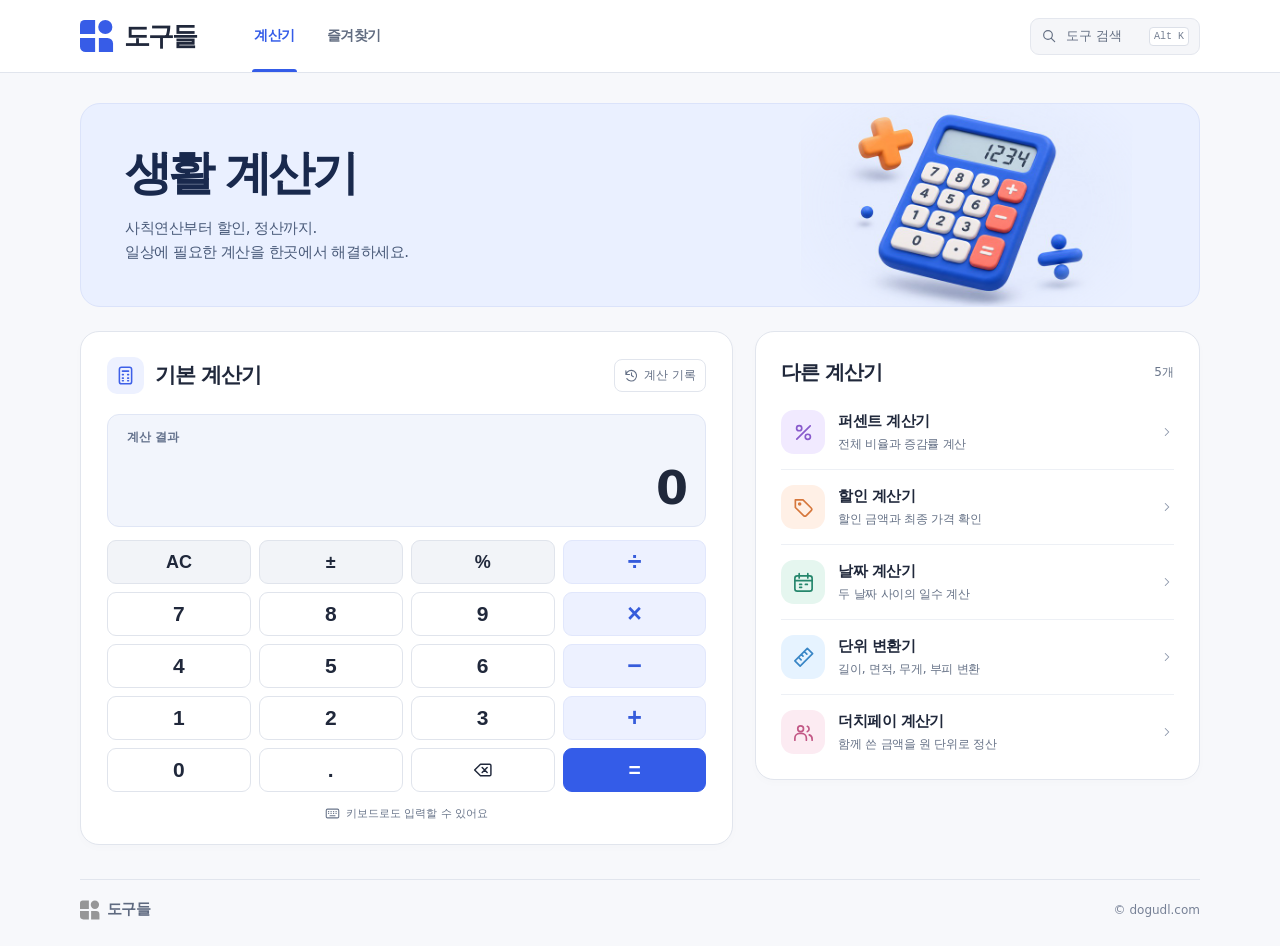
==== public/index.html @ 6107aca4 "생활 계산기 6종을 제공하는 정적 프로토타입 추가" ====
<!doctype html>
<html lang="ko">
<head>
  <meta charset="utf-8">
  <meta name="viewport" content="width=device-width,initial-scale=1">
  <meta name="theme-color" content="#f7f8fb">
  <meta name="description" content="도구들에서 기본 계산, 퍼센트, 할인 금액, 날짜 차이, 단위 변환, 더치페이를 무료로 계산하세요.">
  <title>생활 계산기 · 도구들</title>
  <link rel="icon" href="./assets/brand.svg" type="image/svg+xml">
  <link rel="stylesheet" href="./styles.css">
  <script type="module" src="./app.js"></script>
</head>
<body>
  <a class="skip" href="#workspace">계산기로 바로가기</a>
  <header class="masthead">
    <div class="container header-inner">
      <a class="brand" href="#basic" aria-label="도구들 홈"><img src="./assets/brand.svg" alt="" width="34" height="34"><span>도구들</span></a>
      <nav aria-label="주 메뉴">
        <a class="nav-item active" href="#basic" id="nav-tools">계산기</a>
        <button class="nav-item" id="nav-favorites">즐겨찾기</button>
      </nav>
      <button class="search-trigger" id="search-trigger" aria-label="도구 검색 (Alt+K)"><svg class="icon" aria-hidden="true"><use href="./assets/icons.svg#search"/></svg><span>도구 검색</span><kbd>Alt K</kbd></button>
    </div>
  </header>
  <main class="container">
    <section class="hero" aria-labelledby="hero-title">
      <div class="hero-art" aria-hidden="true"><img src="./assets/calculator-hero.jpg" alt="" width="720" height="480" fetchpriority="high"></div>
      <div class="hero-copy">
        <h1 id="hero-title">생활 계산기</h1>
        <p>사칙연산부터 할인, 정산까지.<br>일상에 필요한 계산을 한곳에서 해결하세요.</p>
      </div>
    </section>
    <div class="workspace" id="workspace">
      <section class="panel work-panel" aria-labelledby="tool-title">
        <div class="panel-heading">
          <div class="heading-group"><span id="active-icon" class="tool-icon blue"><svg class="icon" aria-hidden="true"><use href="./assets/icons.svg#calculator"/></svg></span><h2 id="tool-title" tabindex="-1">기본 계산기</h2></div>
          <button class="quiet-button" id="history-trigger"><svg class="icon" aria-hidden="true"><use href="./assets/icons.svg#history"/></svg><span>계산 기록</span></button>
        </div>
        <div id="basic-view">
          <div class="display">
            <span class="display-label">계산 결과</span>
            <div class="readout"><div id="expression"></div><output id="value" aria-live="polite" aria-label="현재 값">0</output></div>
          </div>
          <div class="keypad" id="keypad" aria-label="계산기 키패드">
            <button class="key utility" data-key="clear" aria-label="전체 지우기">AC</button>
            <button class="key utility" data-key="sign" aria-label="부호 변경">±</button>
            <button class="key utility" data-key="%" aria-label="백분율">%</button>
            <button class="key operator" data-key="/" aria-label="나누기">÷</button>
            <button class="key" data-key="7">7</button><button class="key" data-key="8">8</button><button class="key" data-key="9">9</button><button class="key operator" data-key="*" aria-label="곱하기">×</button>
            <button class="key" data-key="4">4</button><button class="key" data-key="5">5</button><button class="key" data-key="6">6</button><button class="key operator" data-key="-" aria-label="빼기">−</button>
            <button class="key" data-key="1">1</button><button class="key" data-key="2">2</button><button class="key" data-key="3">3</button><button class="key operator" data-key="+" aria-label="더하기">+</button>
            <button class="key" data-key="0">0</button><button class="key" data-key=".">.</button>
            <button class="key" data-key="back" aria-label="한 자리 지우기"><svg class="icon" aria-hidden="true"><use href="./assets/icons.svg#back"/></svg></button>
            <button class="key equal" data-key="=" aria-label="계산하기">=</button>
          </div>
          <div class="keyboard-note"><svg class="icon" aria-hidden="true"><use href="./assets/icons.svg#keyboard"/></svg>키보드로도 입력할 수 있어요</div>
        </div>
        <form id="special-view" hidden></form>
      </section>
      <aside class="panel list-panel" aria-labelledby="other-tools">
        <div class="list-heading"><h2 id="other-tools">다른 계산기</h2><span id="other-count">5개</span></div>
        <div id="tool-list"></div>
      </aside>
    </div>
    <noscript>계산기를 사용하려면 브라우저의 자바스크립트를 켜 주세요.</noscript>
  </main>
  <footer class="site-footer"><div class="container footer-inner"><span class="footer-brand"><img src="./assets/brand.svg" alt="" width="20" height="20">도구들</span><span>© dogudl.com</span></div></footer>
  <dialog id="tool-dialog" aria-labelledby="dialog-title">
    <div class="dialog-header"><h2 id="dialog-title"></h2><button id="dialog-close" class="icon-button" aria-label="닫기"><svg class="icon" aria-hidden="true"><use href="./assets/icons.svg#close"/></svg></button></div>
    <div id="dialog-content"></div>
  </dialog>
</body>
</html>
---- public/styles.css ----
:root {
  color-scheme: light;
  font-family: Inter, "Apple SD Gothic Neo", "Malgun Gothic", "맑은 고딕", system-ui, sans-serif;
  color: #20283b;
  background: #f7f8fb;
  --blue: #345ce8;
  --muted: #626e82;
  --border: #e1e5ed;
}
* { box-sizing: border-box; }
body { margin: 0; }
button, input, select { font: inherit; }
button, a { -webkit-tap-highlight-color: transparent; }
button { cursor: pointer; color: inherit; }
a { color: inherit; text-decoration: none; }
button { background: none; border: none; }
button:focus-visible, a:focus-visible, input:focus-visible, select:focus-visible { outline: 3px solid #6989ff; outline-offset: 3px; }
[hidden] { display: none !important; }
h1, h2, p { margin: 0; }
.skip { position: fixed; top: -100px; left: 16px; padding: 12px 16px; background: white; z-index: 5; }
.skip:focus { top: 6px; }
.icon { width: 20px; height: 20px; fill: none; stroke: currentColor; stroke-width: 1.75; stroke-linecap: round; stroke-linejoin: round; flex-shrink: 0; }
.container { width: min(1120px, calc(100% - 88px)); margin-inline: auto; }
.masthead { background: white; border-bottom: 1px solid var(--border); }
.header-inner { display: flex; align-items: center; height: 72px; gap: 56px; }
.brand, .footer-brand, .heading-group, .search-trigger, .quiet-button, .keyboard-note, .icon-button { display: inline-flex; align-items: center; }
.brand { gap: 10px; white-space: nowrap; font-size: 26px; font-weight: 800; letter-spacing: -2px; }
.header-inner nav { display: flex; align-self: stretch; gap: 28px; }
.nav-item { position: relative; display: grid; place-items: center; padding: 0 2px; font-size: 14px; font-weight: 650; letter-spacing: -.45px; color: #616c80; }
.nav-item.active { color: var(--blue); }
.nav-item.active::after { content: ''; height: 3px; position: absolute; inset: auto 0 0; background: var(--blue); border-radius: 3px 3px 0 0; }
.search-trigger { margin-left: auto; background: #f5f6f9; border: 1px solid #e4e7ee; border-radius: 9px; padding: 8px 10px; color: #636e82; gap: 9px; font-size: 13px; }
.search-trigger .icon { width: 16px; height: 16px; }
kbd { display: inline-grid; place-items: center; margin-left: 18px; height: 19px; padding-inline: 4px; font: 10px monospace; color: #737e91; background: #fff; border: 1px solid #dce0e8; border-radius: 4px; }
.hero { isolation: isolate; position: relative; overflow: hidden; margin: 30px 0 24px; border: 1px solid #dbe3fa; border-radius: 20px; background: #eaf0ff; min-height: 204px; display: flex; align-items: center; }
.hero-art { position: absolute; z-index: -1; inset: 0 0 0 auto; width: 49%; pointer-events: none; }
.hero-art img { position: absolute; inset: -5% 12% auto auto; width: auto; max-width: 95%; height: 110%; object-fit: contain; mask-image: radial-gradient(ellipse 69% 74% at center, black 54%, transparent 88%); }
.hero-copy { padding: 32px 44px; }
.hero h1 { font-size: clamp(32px,3.7vw,49px); font-weight: 800; letter-spacing: -.075em; line-height: 1.18; color: #19294d; }
.hero p { margin-top: 15px; font-size: 15px; line-height: 1.65; color: #495a79; letter-spacing: -.03em; word-break: keep-all; }
.workspace { display: grid; grid-template-columns: minmax(0,1.47fr) minmax(0,1fr); gap: 22px; align-items: start; scroll-margin-top: 16px; }
.panel { border: 1px solid var(--border); border-radius: 19px; background: white; box-shadow: 0 3px 10px #27365304; }
.work-panel { padding: 25px 26px 19px; }
.panel-heading, .list-heading, .dialog-header, .footer-inner { display: flex; justify-content: space-between; align-items: center; }
.panel-heading { gap: 8px; margin-bottom: 20px; }
.heading-group { gap: 11px; min-width: 0; }
h2 { font-size: 21px; line-height: 1.4; letter-spacing: -.055em; }
.tool-icon { display: grid; place-items: center; width: 44px; height: 44px; border-radius: 13px; flex-shrink: 0; }
.tool-icon .icon { width: 23px; height: 23px; }
.heading-group .tool-icon { width: 37px; height: 37px; border-radius: 10px; }
.heading-group .tool-icon .icon { width: 21px; height: 21px; }
.blue { background: #edf1ff; color: #3e60e8; }
.purple { background: #f1eaff; color: #885acc; }
.coral { background: #fff0e6; color: #d6773c; }
.green { background: #e5f6ef; color: #25866c; }
.cyan { background: #e6f3ff; color: #3986c6; }
.pink { background: #fcebf2; color: #c25785; }
.quiet-button { border: 1px solid var(--border); border-radius: 8px; padding: 7px 9px; gap: 5px; color: #647086; font-size: 12px; font-weight: 550; white-space: nowrap; }
.quiet-button .icon { width: 15px; height: 15px; }
.display { border: 1px solid #e0e6f5; background: #f2f5fc; border-radius: 12px; padding: 14px 19px 12px; margin-bottom: 13px; }
.display-label { display: block; color: #63718c; font-size: 12px; font-weight: 600; }
.readout { text-align: right; }
#expression { height: 17px; font-size: 12px; color: #64718a; font-variant-numeric: tabular-nums; overflow: hidden; white-space: nowrap; }
#value { display: block; font-size: clamp(28px, 3.6vw, 46px); line-height: 1.1; letter-spacing: -1.5px; font-weight: 550; overflow-wrap: anywhere; font-variant-numeric: tabular-nums; }
#value.long { font-size: clamp(22px, 2.7vw, 32px); }
.keypad { display: grid; grid-template-columns: repeat(4,minmax(0,1fr)); gap: 8px; }
.key { display: grid; place-items: center; border: 1px solid #e0e4ec; background: #fff; min-height: 44px; border-radius: 9px; font: 550 21px/1 Inter, "Segoe UI", sans-serif; transition: background .12s, transform .12s; }
.key.utility { background: #f2f4f8; font-size: 18px; }
.key.operator { background: #edf1ff; color: #365cdb; border-color: #e1e7fc; font-size: 25px; }
.key.equal, .primary { color: white; background: var(--blue); border-color: var(--blue); }
.key:hover, .quiet-button:hover, .icon-button:hover, .search-trigger:hover { background: #e9edf6; }
.key.operator:hover { background: #dfe7ff; }
.key.equal:hover, .primary:hover { background: #244bd1; }
.key:active { transform: translateY(1px); }
.keyboard-note { width: 100%; justify-content: center; gap: 6px; margin-top: 14px; font-size: 11px; color: #69758a; }
.keyboard-note .icon { width: 15px; height: 15px; }
.list-panel { padding: 26px 25px 10px; }
.list-heading { margin-bottom: 9px; }
.list-heading h2 { font-size: 20px; }
.list-heading span { font-size: 12px; color: #6a768b; }
.tool-row { display: flex; align-items: center; gap: 13px; width: 100%; padding: 15px 0; background: none; text-align: left; border-bottom: 1px solid #edf0f5; }
.tool-row:last-child { border: 0; }
.tool-row:hover .tool-name { color: var(--blue); }
.tool-info { flex: 1; min-width: 0; }
.tool-name { display: block; font-size: 15px; font-weight: 700; letter-spacing: -.04em; }
.tool-detail { display: block; font-size: 12px; color: #657186; margin-top: 4px; line-height: 1.5; letter-spacing: -.025em; word-break: keep-all; }
.row-arrow { width: 14px; height: 14px; color: #8c97ab; }
.site-footer { margin-top: 34px; }
.footer-inner { border-top: 1px solid var(--border); padding: 20px 0 26px; color: #778196; font-size: 12px; }
.footer-brand { gap: 7px; font-weight: 700; color: #5f6a80; font-size: 15px; letter-spacing: -.05em; }
.footer-brand img { filter: grayscale(1); opacity: .63; }
.form-fields { display: grid; gap: 16px; }
.field { display: grid; gap: 7px; font-size: 13px; color: #49576d; font-weight: 650; }
.field input, .field select, .dialog-search { width: 100%; min-width: 0; height: 45px; padding: 0 12px; border: 1px solid #cfd6e3; background: white; border-radius: 8px; font-size: 16px; color: #20283b; }
.pair { display: grid; grid-template-columns: 1fr 1fr; gap: 12px; }
.check { display: flex; align-items: center; gap: 7px; font-size: 13px; color: var(--muted); }
.check input { accent-color: var(--blue); width: 16px; height: 16px; }
.primary { width: 100%; border: none; border-radius: 9px; padding: 13px; font-weight: 700; }
.form-result { margin-top: 18px; padding: 17px 20px; border-radius: 11px; background: #f0f4ff; color: #293f79; }
.form-result b { display: block; font-size: 26px; margin: 5px 0; overflow-wrap: anywhere; }
.form-result small, .form-result p { font-size: 13px; line-height: 1.6; }
.form-error { color: #a43b30; font-size: 14px; }
dialog { width: min(450px,calc(100vw - 28px)); max-height: min(600px,85vh); padding: 24px; border: 1px solid var(--border); border-radius: 18px; color: inherit; box-shadow: 0 20px 70px #15244333; }
dialog::backdrop { background: #16223855; }
.dialog-header { margin-bottom: 17px; }
.icon-button { flex-shrink: 0; justify-content: center; width: 34px; height: 34px; border-radius: 8px; color: #657186; }
.icon-button.saved .icon { fill: #ffd980; color: #91650d; }
.dialog-search { margin-bottom: 9px; }
.dialog-row { display: flex; align-items: center; gap: 6px; border-bottom: 1px solid var(--border); }
.dialog-row:last-child { border-bottom: 0; }
.dialog-row .tool-row { border: 0; padding-block: 11px; }
.empty, .saved-note { color: var(--muted); font-size: 14px; line-height: 1.7; }
.discover { margin-top: 16px; }
.saved-note { margin: 2px 0 10px; font-size: 13px; }
.history-list { list-style: none; padding: 0; margin: 0 0 12px; }
.history-list li { padding: 11px 0; display: grid; gap: 4px; border-bottom: 1px solid var(--border); overflow-wrap: anywhere; }
.history-list small { color: var(--muted); }
@media (min-width:1400px) { .hero { margin-top: 36px; min-height: 220px; } .key { min-height: 48px; } }
@media (max-width:850px) { .container { width: calc(100% - 44px); } .workspace { grid-template-columns: minmax(0,1.35fr) minmax(0,1fr); gap: 14px; } .work-panel,.list-panel { padding-inline: 18px; } .tool-row { gap: 9px; } .hero-copy { padding-inline: 32px; } }
@media (max-width:680px) {
  .container { width: calc(100% - 32px); }
  .header-inner { height: 61px; gap: 22px; }
  .brand { gap: 6px; font-size: 22px; }.brand img { width: 28px; height: 28px; }
  .header-inner nav { gap: 14px; }.nav-item { font-size: 13px; }
  .search-trigger { padding: 8px; }.search-trigger span,.search-trigger kbd { display: none; }
  .hero { min-height: 150px; margin: 17px 0 15px; border-radius: 15px; }
  .hero-copy { padding: 23px 18px; }.hero h1 { font-size: 32px; }.hero p { margin-top: 9px; font-size: 12px; max-width: 215px; }
  .hero-art { width: 42%; }.workspace { grid-template-columns: 1fr; gap: 15px; }
  .work-panel { padding: 18px 16px 15px; }.panel { border-radius: 15px; }
  .panel-heading { margin-bottom: 14px; }h2 { font-size: 19px; }
  .list-panel { padding: 20px 18px 6px; }.key { min-height: 45px; }.display { padding: 12px 15px; }#value { font-size: 35px; }
  .site-footer { margin-top: 22px; }
}
@media (max-width:380px) {
  .container { width: calc(100% - 24px); }.header-inner { gap: 15px; }
  .hero-art { width: 37%; }.hero-copy { padding-inline: 14px; }.hero p { max-width: 175px; }
  .quiet-button { padding: 6px; }.heading-group { gap: 7px; }
}
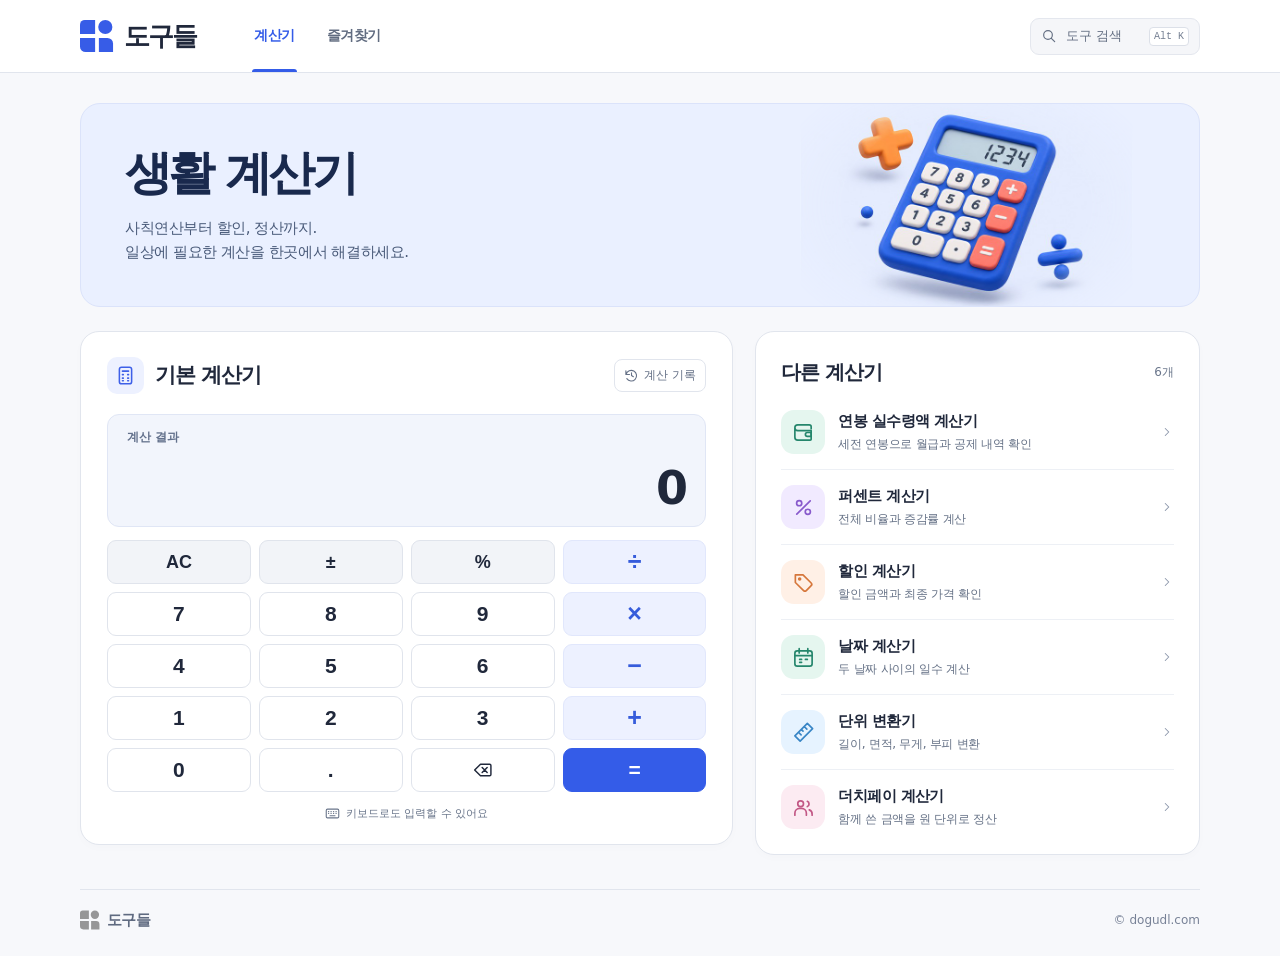
==== commit 4e91b827: "Add Korean take-home salary calculator for late 2026" ====
--- a/public/index.html
+++ b/public/index.html
@@ -4,7 +4,7 @@
   <meta charset="utf-8">
   <meta name="viewport" content="width=device-width,initial-scale=1">
   <meta name="theme-color" content="#f7f8fb">
-  <meta name="description" content="도구들에서 기본 계산, 퍼센트, 할인 금액, 날짜 차이, 단위 변환, 더치페이를 무료로 계산하세요.">
+  <meta name="description" content="도구들에서 연봉 실수령액, 퍼센트, 할인 금액, 날짜 차이, 단위 변환, 더치페이를 무료로 계산하세요.">
   <title>생활 계산기 · 도구들</title>
   <link rel="icon" href="./assets/brand.svg" type="image/svg+xml">
   <link rel="stylesheet" href="./styles.css">
@@ -56,9 +56,21 @@
           <div class="keyboard-note"><svg class="icon" aria-hidden="true"><use href="./assets/icons.svg#keyboard"/></svg>키보드로도 입력할 수 있어요</div>
         </div>
         <form id="special-view" hidden></form>
+        <template id="salary-basis">
+          <details class="salary-basis">
+            <summary>계산 기준과 출처</summary>
+            <p>퇴직금을 제외한 연봉을 12개월로 균등 분할하고, 월급에서 비과세액을 뺀 금액을 보험료 산정 보수로 사용합니다. 회사가 신고한 보수, 상여금 지급 시기, 보험료 정산이나 감면에 따라 급여명세서와 차이가 날 수 있습니다.</p>
+            <ul>
+              <li>근로소득세는 2026년 3월 시행 간이세액표의 100% 원천징수 기준입니다. 가족 수에는 본인과 기본공제 대상 가족을 포함합니다. 지방소득세는 근로소득세의 10%입니다. <a href="https://teht.hometax.go.kr/doc/sf/a/a/근로소득%20간이세액표_2026.03.01.xlsx">홈택스 간이세액표 (엑셀)</a></li>
+              <li>국민연금 근로자 부담률은 4.75%이며, 7월부터 기준소득월액은 41만~659만원입니다. <a href="https://www.nps.or.kr/pnsinfo/ntpsklg/getOHAF0038M0.do">국민연금공단 보험료 안내</a></li>
+              <li>건강보험은 보수의 3.595%, 장기요양보험은 건강보험료의 13.14%를 적용합니다. <a href="https://edi.nhis.or.kr/portal/images/popup/20251204_pop01longdesc.html">국민건강보험공단 보험료율</a></li>
+              <li>고용보험 근로자 부담률은 0.9%입니다. 산재보험료는 사업주가 부담합니다. <a href="https://www.moel.go.kr/info/astmgmt/employ/employList.do">고용노동부 고용보험 안내</a></li>
+            </ul>
+          </details>
+        </template>
       </section>
       <aside class="panel list-panel" aria-labelledby="other-tools">
-        <div class="list-heading"><h2 id="other-tools">다른 계산기</h2><span id="other-count">5개</span></div>
+        <div class="list-heading"><h2 id="other-tools">다른 계산기</h2><span id="other-count"></span></div>
         <div id="tool-list"></div>
       </aside>
     </div>
--- a/public/styles.css
+++ b/public/styles.css
@@ -100,6 +100,19 @@
 .form-result b { display: block; font-size: 26px; margin: 5px 0; overflow-wrap: anywhere; }
 .form-result small, .form-result p { font-size: 13px; line-height: 1.6; }
 .form-error { color: #a43b30; font-size: 14px; }
+.salary-intro, .field-hint, .salary-basis { color: var(--muted); font-size: 13px; line-height: 1.65; word-break: keep-all; }
+.field-hint { margin-top: -10px; font-size: 12px; }
+.salary-family { grid-template-columns: repeat(2, minmax(0, 1fr)); }
+.salary-family .field { grid-template-rows: 1fr auto; }
+.deductions { display: grid; grid-template-columns: 1fr auto; gap: 7px 12px; margin: 15px 0 0; padding-top: 13px; border-top: 1px solid #d4ddf3; font-size: 14px; }
+.deductions dd { margin: 0; text-align: right; font-variant-numeric: tabular-nums; }
+.deductions :nth-last-child(-n+2) { padding-top: 9px; border-top: 1px solid #d4ddf3; font-weight: 700; }
+.salary-basis { margin-top: 16px; }
+.salary-basis summary { width: fit-content; color: #465574; font-weight: 650; cursor: pointer; }
+.salary-basis p, .salary-basis ul { margin: 10px 0 0; }
+.salary-basis ul { padding-inline-start: 18px; }
+.salary-basis li + li { margin-top: 6px; }
+.salary-basis a { color: #284ab9; text-decoration: underline; text-underline-offset: 2px; }
 dialog { width: min(450px,calc(100vw - 28px)); max-height: min(600px,85vh); padding: 24px; border: 1px solid var(--border); border-radius: 18px; color: inherit; box-shadow: 0 20px 70px #15244333; }
 dialog::backdrop { background: #16223855; }
 .dialog-header { margin-bottom: 17px; }
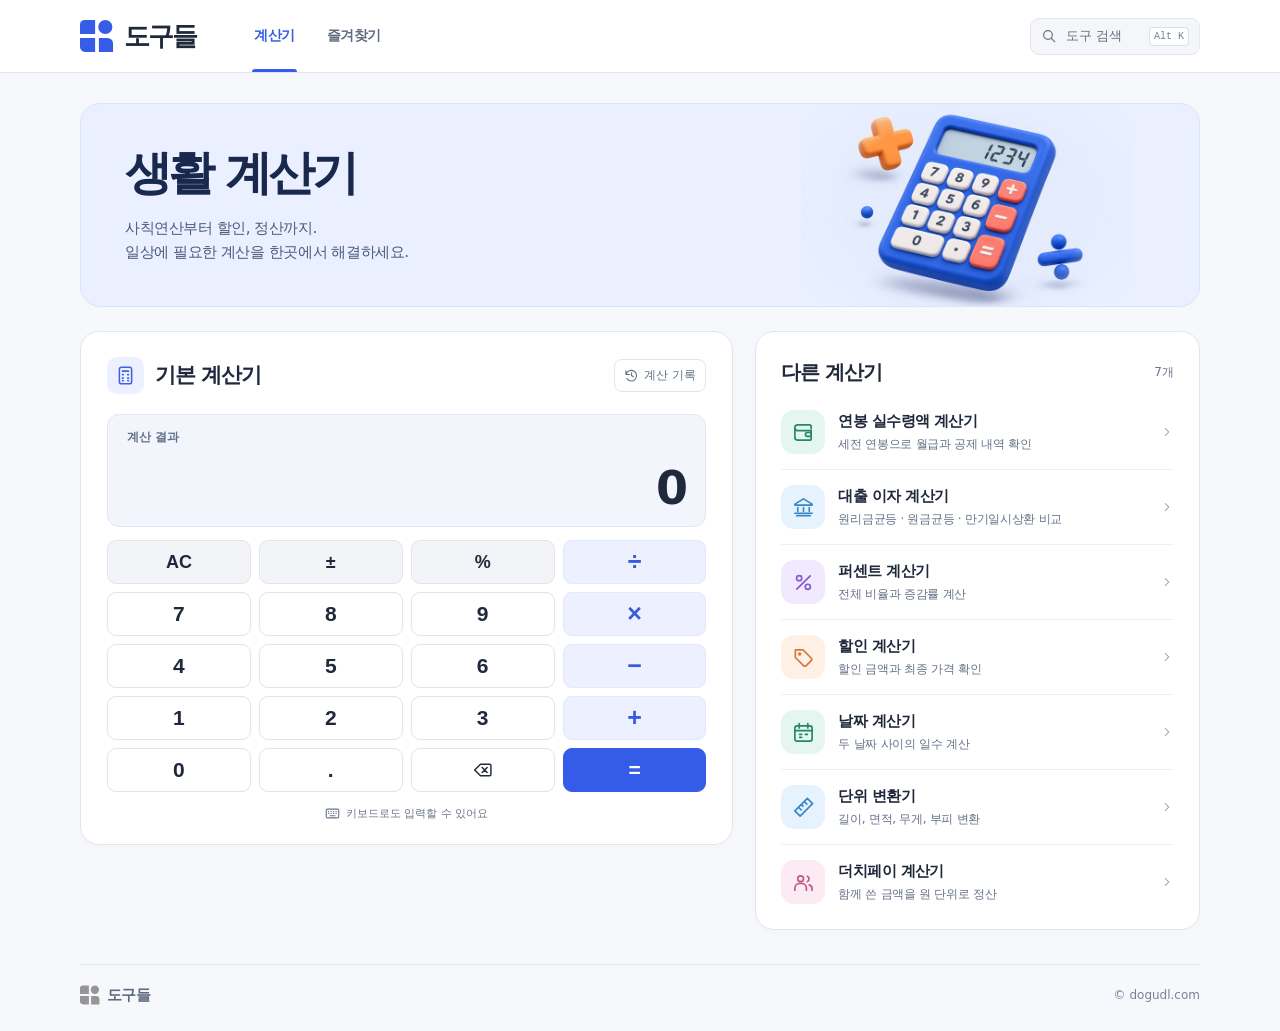
==== commit 2b5572cb: "Compare loan repayment methods and monthly schedules" ====
--- a/public/index.html
+++ b/public/index.html
@@ -4,11 +4,11 @@
   <meta charset="utf-8">
   <meta name="viewport" content="width=device-width,initial-scale=1">
   <meta name="theme-color" content="#f7f8fb">
-  <meta name="description" content="도구들에서 연봉 실수령액, 퍼센트, 할인 금액, 날짜 차이, 단위 변환, 더치페이를 무료로 계산하세요.">
+  <meta name="description" content="도구들에서 대출 이자와 상환 방식, 연봉 실수령액, 퍼센트, 할인 금액, 날짜 차이, 단위 변환, 더치페이를 무료로 계산하세요.">
   <title>생활 계산기 · 도구들</title>
   <link rel="icon" href="./assets/brand.svg" type="image/svg+xml">
-  <link rel="stylesheet" href="./styles.css">
-  <script type="module" src="./app.js"></script>
+  <link rel="stylesheet" href="./styles.css?v=2026-11-loan">
+  <script type="module" src="./app.js?v=2026-11-loan"></script>
 </head>
 <body>
   <a class="skip" href="#workspace">계산기로 바로가기</a>
--- a/public/styles.css
+++ b/public/styles.css
@@ -100,6 +100,35 @@
 .form-result b { display: block; font-size: 26px; margin: 5px 0; overflow-wrap: anywhere; }
 .form-result small, .form-result p { font-size: 13px; line-height: 1.6; }
 .form-error { color: #a43b30; font-size: 14px; }
+.loan-note { color: var(--muted); font-size: 13px; line-height: 1.6; word-break: keep-all; }
+.loan-result { color: inherit; background: transparent; padding: 0; margin-top: 24px; }
+.loan-result table { width: 100%; border-collapse: collapse; font-size: 13px; font-variant-numeric: tabular-nums; }
+.loan-result th, .loan-result td { padding: 10px 7px; text-align: right; border-bottom: 1px solid var(--border); }
+.loan-result th:first-child { text-align: left; }
+.loan-result th { font-weight: 650; }
+.loan-result thead th { background: #f2f5fa; font-size: 12px; color: #49576d; }
+.loan-comparison caption, .loan-result h3 { font-size: 16px; font-weight: 700; text-align: left; letter-spacing: -.04em; }
+.loan-comparison caption { padding-bottom: 10px; }
+.loan-comparison td:last-child { font-weight: 700; color: #284ab9; }
+.loan-cell-label { display: none; }
+.loan-result h3 { margin: 22px 0 4px; }
+.loan-schedule { border-bottom: 1px solid var(--border); }
+.loan-schedule summary { padding: 12px 2px; cursor: pointer; font-size: 14px; font-weight: 650; }
+.loan-schedule p { color: var(--muted); padding-bottom: 10px; word-break: keep-all; }
+.loan-scroll { overflow: auto; max-height: 22rem; margin-bottom: 12px; }
+.loan-scroll table { white-space: nowrap; }
+.loan-scroll thead th { position: sticky; top: 0; }
+.loan-scroll caption { text-align: right; padding: 0 4px 6px; color: var(--muted); font-size: 12px; }
+.work-panel { min-width: 0; container-type: inline-size; }
+@container (max-width: 460px) {
+  .loan-comparison, .loan-comparison tbody { display: block; }
+  .loan-comparison caption { display: block; }
+  .loan-comparison thead { position: absolute; width: 1px; height: 1px; overflow: hidden; clip-path: inset(50%); }
+  .loan-comparison tr { display: grid; grid-template-columns: repeat(3, minmax(0, 1fr)); gap: 4px; padding: 10px; margin-bottom: 6px; border-radius: 9px; background: #f2f5fa; }
+  .loan-comparison th[scope="row"] { grid-column: 1 / -1; }
+  .loan-comparison td, .loan-comparison th[scope="row"] { text-align: left; border: 0; padding: 0; overflow-wrap: anywhere; }
+  .loan-cell-label { display: block; font-size: 11px; font-weight: 500; color: var(--muted); margin: 3px 0; }
+}
 .salary-intro, .field-hint, .salary-basis { color: var(--muted); font-size: 13px; line-height: 1.65; word-break: keep-all; }
 .field-hint { margin-top: -10px; font-size: 12px; }
 .salary-family { grid-template-columns: repeat(2, minmax(0, 1fr)); }
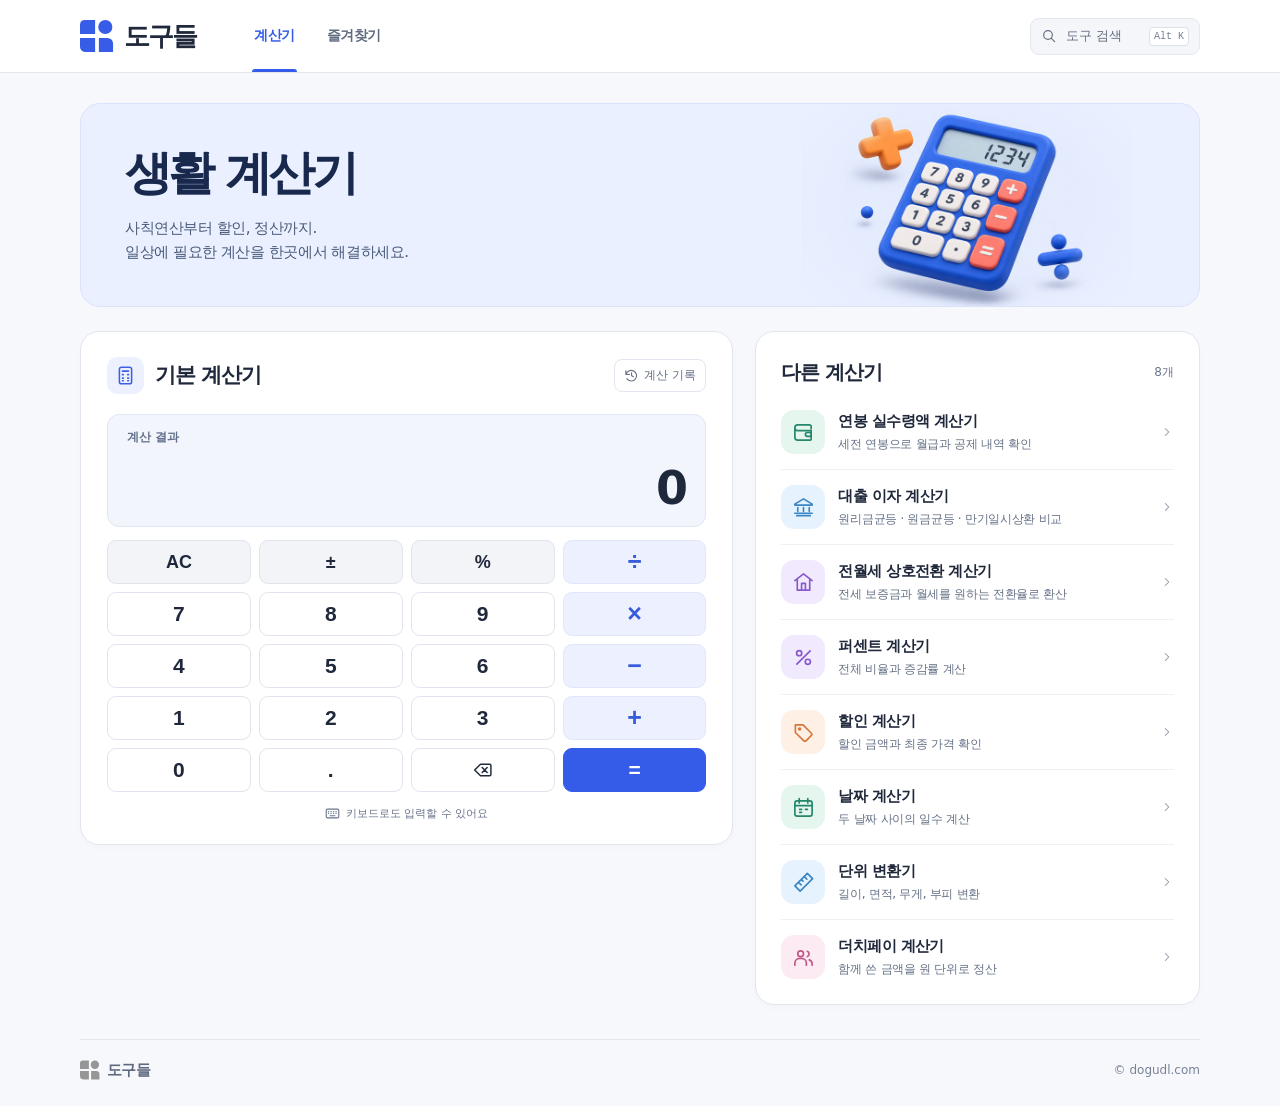
==== commit aee2b46e: "Add bidirectional jeonse and monthly rent calculator" ====
--- a/public/index.html
+++ b/public/index.html
@@ -4,11 +4,11 @@
   <meta charset="utf-8">
   <meta name="viewport" content="width=device-width,initial-scale=1">
   <meta name="theme-color" content="#f7f8fb">
-  <meta name="description" content="도구들에서 대출 이자와 상환 방식, 연봉 실수령액, 퍼센트, 할인 금액, 날짜 차이, 단위 변환, 더치페이를 무료로 계산하세요.">
+  <meta name="description" content="도구들에서 전월세 상호전환, 대출 이자, 연봉 실수령액, 퍼센트, 할인 금액, 날짜 차이, 단위 변환, 더치페이를 무료로 계산하세요.">
   <title>생활 계산기 · 도구들</title>
   <link rel="icon" href="./assets/brand.svg" type="image/svg+xml">
-  <link rel="stylesheet" href="./styles.css?v=2026-11-loan">
-  <script type="module" src="./app.js?v=2026-11-loan"></script>
+  <link rel="stylesheet" href="./styles.css?v=2026-11-rent">
+  <script type="module" src="./app.js?v=2026-11-rent"></script>
 </head>
 <body>
   <a class="skip" href="#workspace">계산기로 바로가기</a>
--- a/public/styles.css
+++ b/public/styles.css
@@ -100,6 +100,14 @@
 .form-result b { display: block; font-size: 26px; margin: 5px 0; overflow-wrap: anywhere; }
 .form-result small, .form-result p { font-size: 13px; line-height: 1.6; }
 .form-error { color: #a43b30; font-size: 14px; }
+.rent-direction { margin: 0; padding: 0; border: 0; min-width: 0; }
+.rent-direction legend { margin-bottom: 7px; padding: 0; color: #49576d; font-size: 13px; font-weight: 650; }
+.rent-direction > div { display: grid; grid-template-columns: 1fr 1fr; gap: 4px; padding: 4px; border-radius: 11px; background: #f0f3fa; }
+.rent-direction label { position: relative; cursor: pointer; }
+.rent-direction input { position: absolute; width: 1px; height: 1px; opacity: 0; }
+.rent-direction span { display: block; padding: 10px 4px; border-radius: 8px; text-align: center; color: var(--muted); font-size: 14px; font-weight: 650; }
+.rent-direction input:checked + span { background: white; color: #294cbd; box-shadow: 0 1px 4px #23346024; }
+.rent-direction input:focus-visible + span { outline: 3px solid #6989ff; }
 .loan-note { color: var(--muted); font-size: 13px; line-height: 1.6; word-break: keep-all; }
 .loan-result { color: inherit; background: transparent; padding: 0; margin-top: 24px; }
 .loan-result table { width: 100%; border-collapse: collapse; font-size: 13px; font-variant-numeric: tabular-nums; }
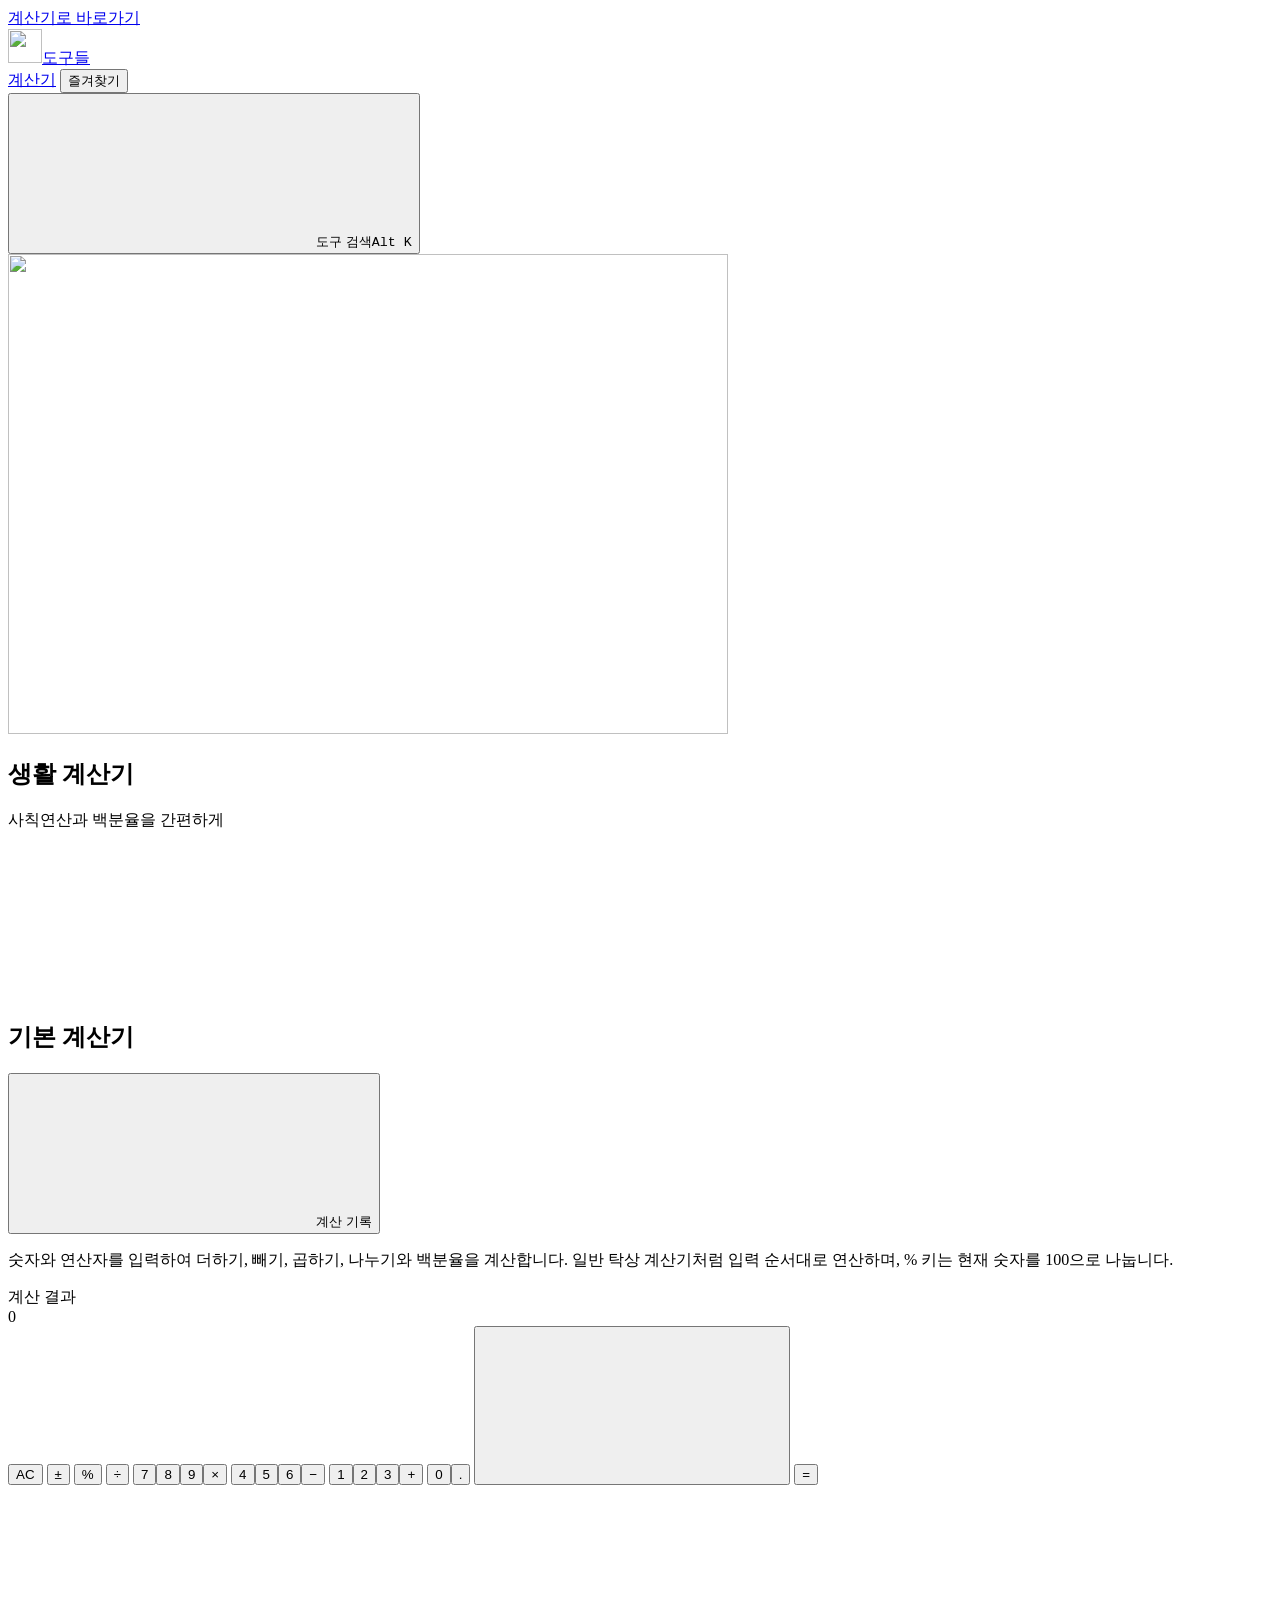
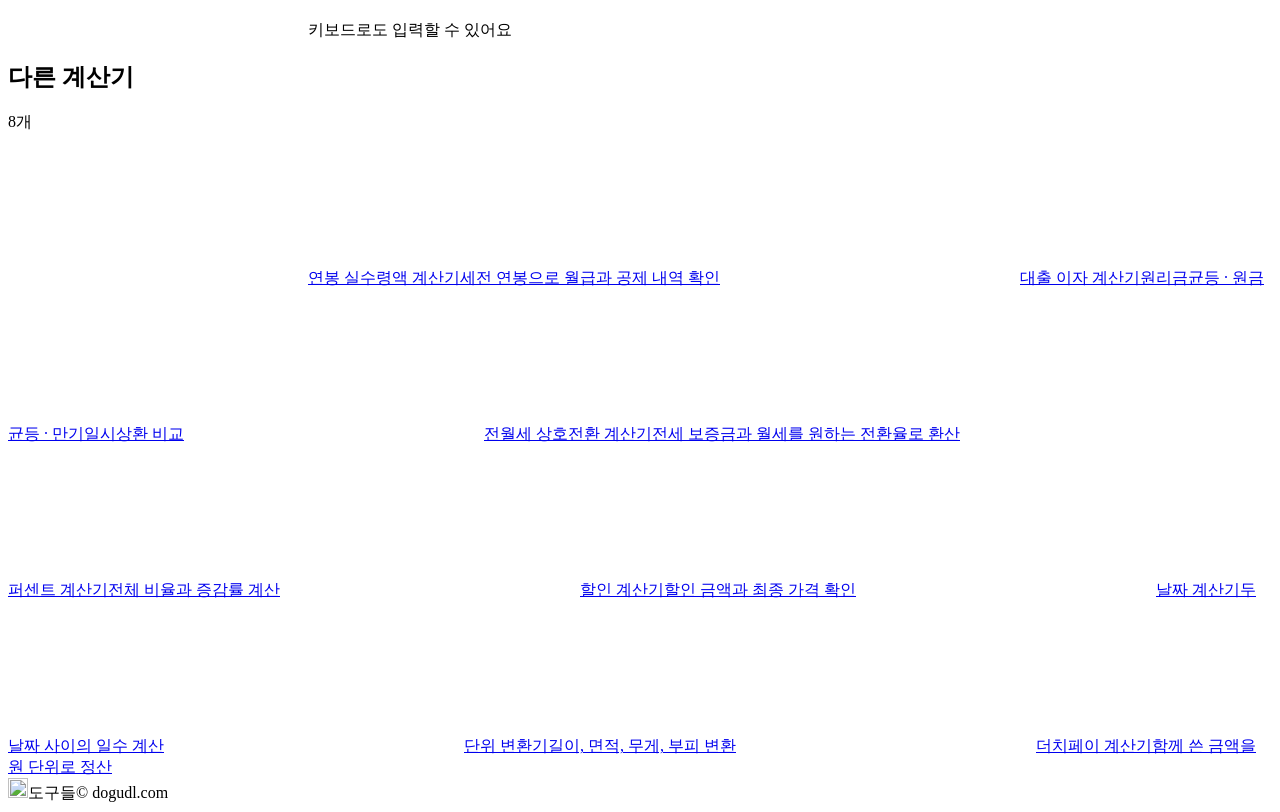
==== commit 8372215e: "Add crawlable static calculator pages and preserve legacy routes" ====
--- a/public/index.html
+++ b/public/index.html
@@ -4,38 +4,44 @@
   <meta charset="utf-8">
   <meta name="viewport" content="width=device-width,initial-scale=1">
   <meta name="theme-color" content="#f7f8fb">
-  <meta name="description" content="도구들에서 전월세 상호전환, 대출 이자, 연봉 실수령액, 퍼센트, 할인 금액, 날짜 차이, 단위 변환, 더치페이를 무료로 계산하세요.">
+  <meta name="description" content="숫자와 연산자를 입력하여 더하기, 빼기, 곱하기, 나누기와 백분율을 계산합니다. 일반 탁상 계산기처럼 입력 순서대로 연산하며, % 키는 현재 숫자를 100으로 나눕니다.">
+  <link rel="canonical" href="https://dogudl.com/">
+  <meta property="og:type" content="website">
+  <meta property="og:title" content="생활 계산기 · 도구들">
+  <meta property="og:description" content="숫자와 연산자를 입력하여 더하기, 빼기, 곱하기, 나누기와 백분율을 계산합니다. 일반 탁상 계산기처럼 입력 순서대로 연산하며, % 키는 현재 숫자를 100으로 나눕니다.">
+  <meta property="og:url" content="https://dogudl.com/">
   <title>생활 계산기 · 도구들</title>
-  <link rel="icon" href="./assets/brand.svg" type="image/svg+xml">
-  <link rel="stylesheet" href="./styles.css?v=2026-11-rent">
-  <script type="module" src="./app.js?v=2026-11-rent"></script>
+  <link rel="icon" href="/assets/brand.svg" type="image/svg+xml">
+  <link rel="stylesheet" href="/styles.css?v=2026-11-rent">
+  <script type="module" src="/app.js?v=2026-11-seo"></script>
 </head>
 <body>
   <a class="skip" href="#workspace">계산기로 바로가기</a>
   <header class="masthead">
     <div class="container header-inner">
-      <a class="brand" href="#basic" aria-label="도구들 홈"><img src="./assets/brand.svg" alt="" width="34" height="34"><span>도구들</span></a>
+      <a class="brand" href="/" data-open="basic" aria-label="도구들 홈"><img src="/assets/brand.svg" alt="" width="34" height="34"><span>도구들</span></a>
       <nav aria-label="주 메뉴">
-        <a class="nav-item active" href="#basic" id="nav-tools">계산기</a>
+        <a class="nav-item active" href="/" data-open="basic" id="nav-tools">계산기</a>
         <button class="nav-item" id="nav-favorites">즐겨찾기</button>
       </nav>
-      <button class="search-trigger" id="search-trigger" aria-label="도구 검색 (Alt+K)"><svg class="icon" aria-hidden="true"><use href="./assets/icons.svg#search"/></svg><span>도구 검색</span><kbd>Alt K</kbd></button>
+      <button class="search-trigger" id="search-trigger" aria-label="도구 검색 (Alt+K)"><svg class="icon" aria-hidden="true"><use href="/assets/icons.svg#search"/></svg><span>도구 검색</span><kbd>Alt K</kbd></button>
     </div>
   </header>
   <main class="container">
     <section class="hero" aria-labelledby="hero-title">
-      <div class="hero-art" aria-hidden="true"><img src="./assets/calculator-hero.jpg" alt="" width="720" height="480" fetchpriority="high"></div>
+      <div class="hero-art" aria-hidden="true"><img src="/assets/calculator-hero.jpg" alt="" width="720" height="480" fetchpriority="high"></div>
       <div class="hero-copy">
         <h1 id="hero-title">생활 계산기</h1>
-        <p>사칙연산부터 할인, 정산까지.<br>일상에 필요한 계산을 한곳에서 해결하세요.</p>
+        <p id="hero-description">사칙연산과 백분율을 간편하게</p>
       </div>
     </section>
     <div class="workspace" id="workspace">
       <section class="panel work-panel" aria-labelledby="tool-title">
         <div class="panel-heading">
-          <div class="heading-group"><span id="active-icon" class="tool-icon blue"><svg class="icon" aria-hidden="true"><use href="./assets/icons.svg#calculator"/></svg></span><h2 id="tool-title" tabindex="-1">기본 계산기</h2></div>
-          <button class="quiet-button" id="history-trigger"><svg class="icon" aria-hidden="true"><use href="./assets/icons.svg#history"/></svg><span>계산 기록</span></button>
+          <div class="heading-group"><span id="active-icon" class="tool-icon blue"><svg class="icon" aria-hidden="true"><use href="/assets/icons.svg#calculator"/></svg></span><h2 id="tool-title" tabindex="-1">기본 계산기</h2></div>
+          <button class="quiet-button" id="history-trigger"><svg class="icon" aria-hidden="true"><use href="/assets/icons.svg#history"/></svg><span>계산 기록</span></button>
         </div>
+        <p id="tool-description">숫자와 연산자를 입력하여 더하기, 빼기, 곱하기, 나누기와 백분율을 계산합니다. 일반 탁상 계산기처럼 입력 순서대로 연산하며, % 키는 현재 숫자를 100으로 나눕니다.</p>
         <div id="basic-view">
           <div class="display">
             <span class="display-label">계산 결과</span>
@@ -50,10 +56,10 @@
             <button class="key" data-key="4">4</button><button class="key" data-key="5">5</button><button class="key" data-key="6">6</button><button class="key operator" data-key="-" aria-label="빼기">−</button>
             <button class="key" data-key="1">1</button><button class="key" data-key="2">2</button><button class="key" data-key="3">3</button><button class="key operator" data-key="+" aria-label="더하기">+</button>
             <button class="key" data-key="0">0</button><button class="key" data-key=".">.</button>
-            <button class="key" data-key="back" aria-label="한 자리 지우기"><svg class="icon" aria-hidden="true"><use href="./assets/icons.svg#back"/></svg></button>
+            <button class="key" data-key="back" aria-label="한 자리 지우기"><svg class="icon" aria-hidden="true"><use href="/assets/icons.svg#back"/></svg></button>
             <button class="key equal" data-key="=" aria-label="계산하기">=</button>
           </div>
-          <div class="keyboard-note"><svg class="icon" aria-hidden="true"><use href="./assets/icons.svg#keyboard"/></svg>키보드로도 입력할 수 있어요</div>
+          <div class="keyboard-note"><svg class="icon" aria-hidden="true"><use href="/assets/icons.svg#keyboard"/></svg>키보드로도 입력할 수 있어요</div>
         </div>
         <form id="special-view" hidden></form>
         <template id="salary-basis">
@@ -70,15 +76,15 @@
         </template>
       </section>
       <aside class="panel list-panel" aria-labelledby="other-tools">
-        <div class="list-heading"><h2 id="other-tools">다른 계산기</h2><span id="other-count"></span></div>
-        <div id="tool-list"></div>
+        <div class="list-heading"><h2 id="other-tools">다른 계산기</h2><span id="other-count">8개</span></div>
+        <div id="tool-list"><a class="tool-row" href="/salary/" data-open="salary"><span class="tool-icon green"><svg class="icon" aria-hidden="true"><use href="/assets/icons.svg#wallet"/></svg></span><span class="tool-info"><span class="tool-name">연봉 실수령액 계산기</span><span class="tool-detail">세전 연봉으로 월급과 공제 내역 확인</span></span></a><a class="tool-row" href="/loan/" data-open="loan"><span class="tool-icon cyan"><svg class="icon" aria-hidden="true"><use href="/assets/icons.svg#bank"/></svg></span><span class="tool-info"><span class="tool-name">대출 이자 계산기</span><span class="tool-detail">원리금균등 · 원금균등 · 만기일시상환 비교</span></span></a><a class="tool-row" href="/rent/" data-open="rent"><span class="tool-icon purple"><svg class="icon" aria-hidden="true"><use href="/assets/icons.svg#house"/></svg></span><span class="tool-info"><span class="tool-name">전월세 상호전환 계산기</span><span class="tool-detail">전세 보증금과 월세를 원하는 전환율로 환산</span></span></a><a class="tool-row" href="/percent/" data-open="percent"><span class="tool-icon purple"><svg class="icon" aria-hidden="true"><use href="/assets/icons.svg#percent"/></svg></span><span class="tool-info"><span class="tool-name">퍼센트 계산기</span><span class="tool-detail">전체 비율과 증감률 계산</span></span></a><a class="tool-row" href="/discount/" data-open="discount"><span class="tool-icon coral"><svg class="icon" aria-hidden="true"><use href="/assets/icons.svg#tag"/></svg></span><span class="tool-info"><span class="tool-name">할인 계산기</span><span class="tool-detail">할인 금액과 최종 가격 확인</span></span></a><a class="tool-row" href="/dates/" data-open="dates"><span class="tool-icon green"><svg class="icon" aria-hidden="true"><use href="/assets/icons.svg#calendar"/></svg></span><span class="tool-info"><span class="tool-name">날짜 계산기</span><span class="tool-detail">두 날짜 사이의 일수 계산</span></span></a><a class="tool-row" href="/units/" data-open="units"><span class="tool-icon cyan"><svg class="icon" aria-hidden="true"><use href="/assets/icons.svg#ruler"/></svg></span><span class="tool-info"><span class="tool-name">단위 변환기</span><span class="tool-detail">길이, 면적, 무게, 부피 변환</span></span></a><a class="tool-row" href="/split/" data-open="split"><span class="tool-icon pink"><svg class="icon" aria-hidden="true"><use href="/assets/icons.svg#users"/></svg></span><span class="tool-info"><span class="tool-name">더치페이 계산기</span><span class="tool-detail">함께 쓴 금액을 원 단위로 정산</span></span></a></div>
       </aside>
     </div>
     <noscript>계산기를 사용하려면 브라우저의 자바스크립트를 켜 주세요.</noscript>
   </main>
-  <footer class="site-footer"><div class="container footer-inner"><span class="footer-brand"><img src="./assets/brand.svg" alt="" width="20" height="20">도구들</span><span>© dogudl.com</span></div></footer>
+  <footer class="site-footer"><div class="container footer-inner"><span class="footer-brand"><img src="/assets/brand.svg" alt="" width="20" height="20">도구들</span><span>© dogudl.com</span></div></footer>
   <dialog id="tool-dialog" aria-labelledby="dialog-title">
-    <div class="dialog-header"><h2 id="dialog-title"></h2><button id="dialog-close" class="icon-button" aria-label="닫기"><svg class="icon" aria-hidden="true"><use href="./assets/icons.svg#close"/></svg></button></div>
+    <div class="dialog-header"><h2 id="dialog-title"></h2><button id="dialog-close" class="icon-button" aria-label="닫기"><svg class="icon" aria-hidden="true"><use href="/assets/icons.svg#close"/></svg></button></div>
     <div id="dialog-content"></div>
   </dialog>
 </body>
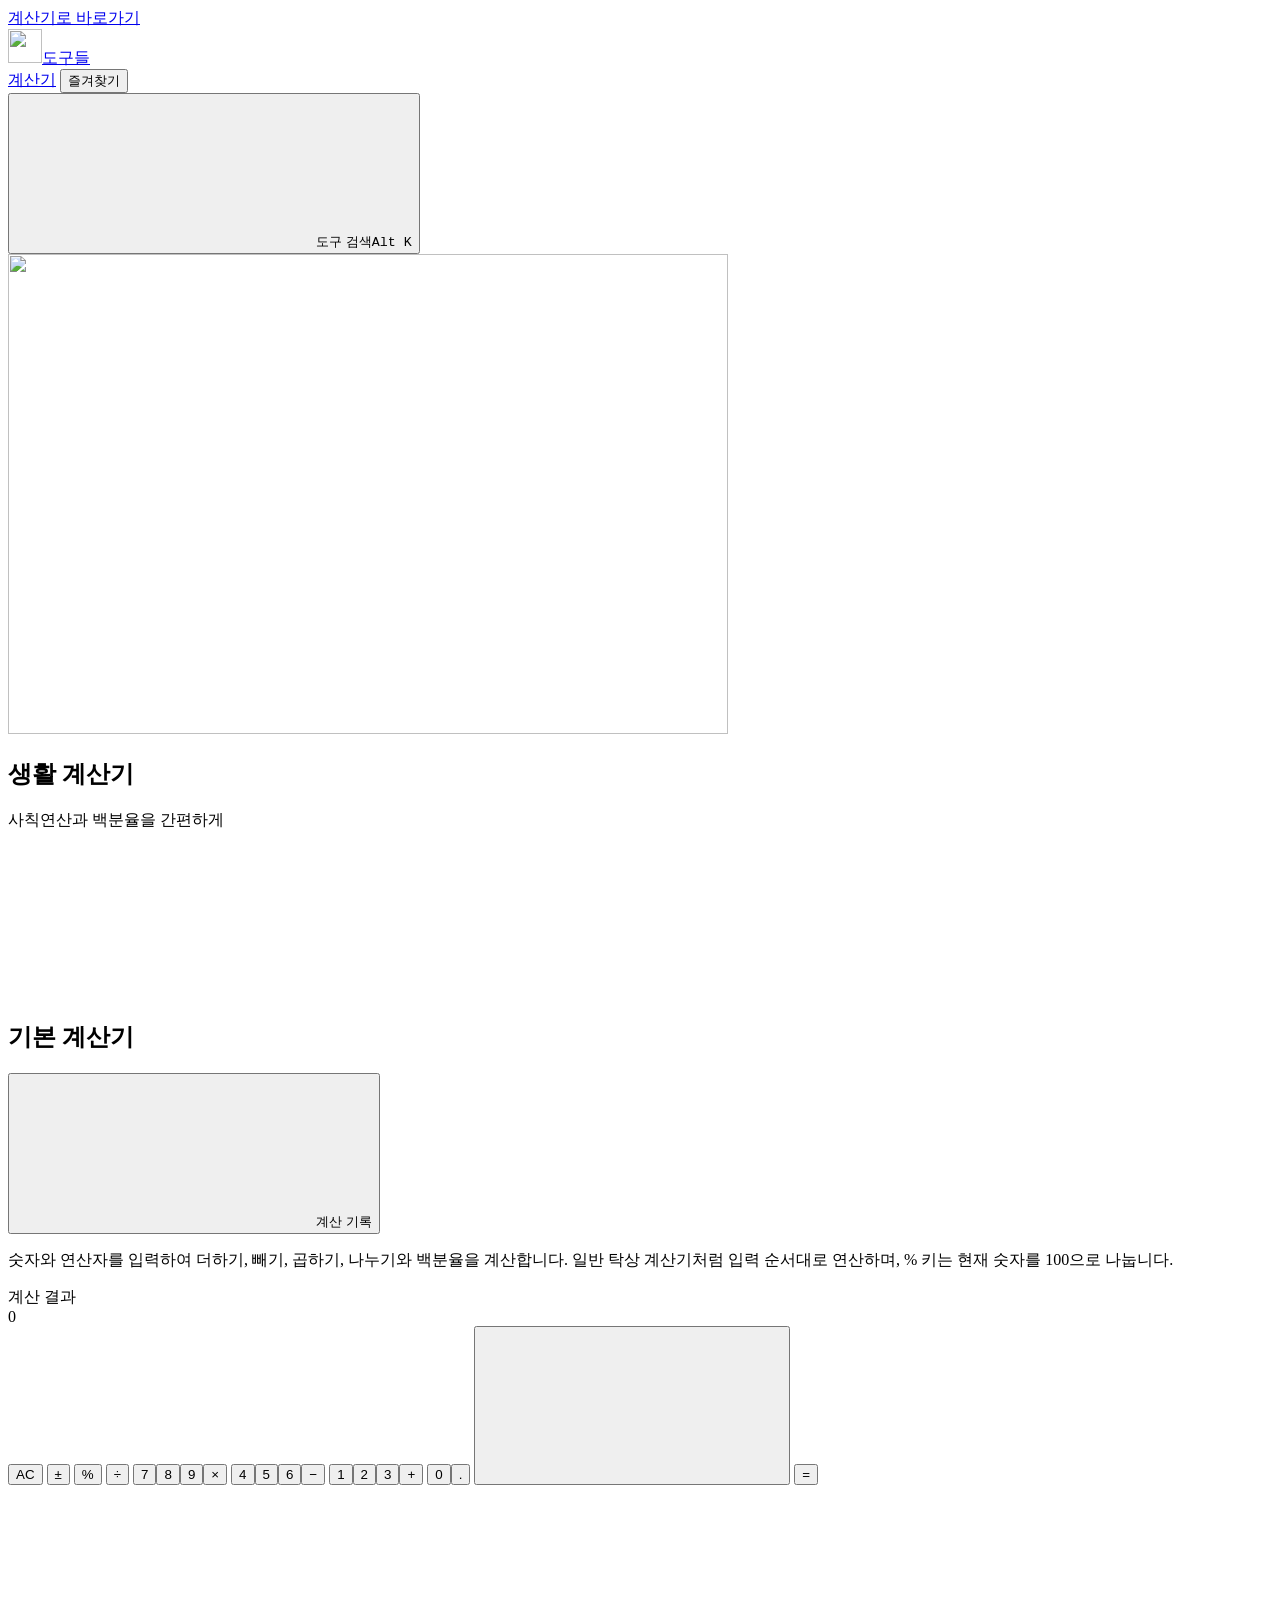
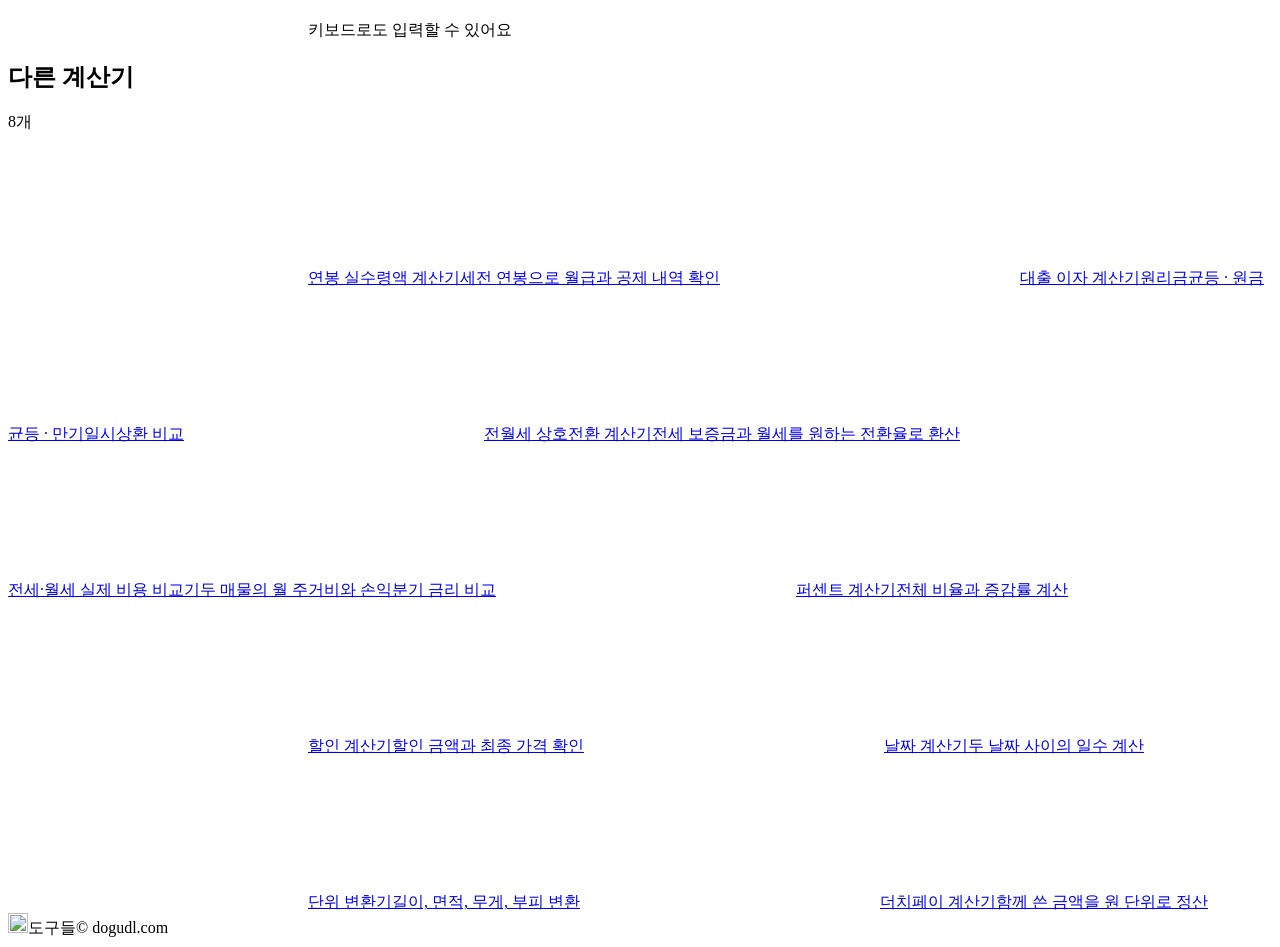
==== commit a2ae5af2: "Add jeonse and monthly rental cost comparison" ====
--- a/public/index.html
+++ b/public/index.html
@@ -12,8 +12,8 @@
   <meta property="og:url" content="https://dogudl.com/">
   <title>생활 계산기 · 도구들</title>
   <link rel="icon" href="/assets/brand.svg" type="image/svg+xml">
-  <link rel="stylesheet" href="/styles.css?v=2026-11-rent">
-  <script type="module" src="/app.js?v=2026-11-seo"></script>
+  <link rel="stylesheet" href="/styles.css?v=housing-cost">
+  <script type="module" src="/app.js?v=housing-cost"></script>
 </head>
 <body>
   <a class="skip" href="#workspace">계산기로 바로가기</a>
@@ -68,16 +68,21 @@
             <p>퇴직금을 제외한 연봉을 12개월로 균등 분할하고, 월급에서 비과세액을 뺀 금액을 보험료 산정 보수로 사용합니다. 회사가 신고한 보수, 상여금 지급 시기, 보험료 정산이나 감면에 따라 급여명세서와 차이가 날 수 있습니다.</p>
             <ul>
               <li>근로소득세는 2026년 3월 시행 간이세액표의 100% 원천징수 기준입니다. 가족 수에는 본인과 기본공제 대상 가족을 포함합니다. 지방소득세는 근로소득세의 10%입니다. <a href="https://teht.hometax.go.kr/doc/sf/a/a/근로소득%20간이세액표_2026.03.01.xlsx">홈택스 간이세액표 (엑셀)</a></li>
-              <li>국민연금 근로자 부담률은 4.75%이며, 7월부터 기준소득월액은 41만~659만원입니다. <a href="https://www.nps.or.kr/pnsinfo/ntpsklg/getOHAF0038M0.do">국민연금공단 보험료 안내</a></li>
-              <li>건강보험은 보수의 3.595%, 장기요양보험은 건강보험료의 13.14%를 적용합니다. <a href="https://edi.nhis.or.kr/portal/images/popup/20251204_pop01longdesc.html">국민건강보험공단 보험료율</a></li>
-              <li>고용보험 근로자 부담률은 0.9%입니다. 산재보험료는 사업주가 부담합니다. <a href="https://www.moel.go.kr/info/astmgmt/employ/employList.do">고용노동부 고용보험 안내</a></li>
+              <li>국민연금 근로자 부담률은 <span id="salary-pension-rate">4.75%</span>입니다. 2026년 7월부터 2027년 6월까지 기준소득월액은 41만~659만 원입니다. <a href="https://www.nps.or.kr/pnsinfo/ntpsklg/getOHAF0016M0.do?menuId=MN24001108">국민연금공단 연도별 보험료율</a></li>
+              <li>건강보험은 보수의 3.595%, 장기요양보험은 본인 부담 건강보험료의 <span id="salary-care-rate">13.14%</span>를 적용합니다.
+                <a data-salary-period="2026-H2" href="https://edi.nhis.or.kr/portal/images/popup/20251204_pop01longdesc.html">2026년 보험료율</a>
+                <span data-salary-period="2027-H1" hidden><a href="https://m.korea.kr/briefing/pressReleaseView.do?newsId=156780667">2027년 건강보험료율</a> · <a href="https://www.mohw.go.kr/gallery.es?act=view&amp;bid=0003&amp;list_no=380579&amp;mid=a10505000000">2027년 장기요양보험료율</a></span></li>
+              <li data-salary-period="2026-H2">고용보험 근로자 부담률은 0.9%입니다. <a href="https://www.moel.go.kr/info/astmgmt/employ/employList.do">고용노동부 고용보험 안내</a></li>
+              <li data-salary-period="2027-H1" hidden>고용보험은 근로자 부담률을 0.9%에서 1.0%로 올리는 안을 적용했습니다. <a href="https://www.moel.go.kr/news/enews/report/enewsView.do?news_seq=19866">고용노동부 개편안</a></li>
+              <li data-salary-period="2027-H1" hidden>2027년 상반기 예상액은 2026년 11월 15일 확인 기준입니다. 근로소득 간이세액표와 건강보험료 상·하한은 2026년 기준을 사용합니다. <a href="https://www.law.go.kr/LSW/admRulInfoP.do?admRulSeq=2100000270472">건강보험료 상·하한 고시</a></li>
             </ul>
+            <p>산재보험료는 사업주가 부담합니다.</p>
           </details>
         </template>
       </section>
       <aside class="panel list-panel" aria-labelledby="other-tools">
         <div class="list-heading"><h2 id="other-tools">다른 계산기</h2><span id="other-count">8개</span></div>
-        <div id="tool-list"><a class="tool-row" href="/salary/" data-open="salary"><span class="tool-icon green"><svg class="icon" aria-hidden="true"><use href="/assets/icons.svg#wallet"/></svg></span><span class="tool-info"><span class="tool-name">연봉 실수령액 계산기</span><span class="tool-detail">세전 연봉으로 월급과 공제 내역 확인</span></span></a><a class="tool-row" href="/loan/" data-open="loan"><span class="tool-icon cyan"><svg class="icon" aria-hidden="true"><use href="/assets/icons.svg#bank"/></svg></span><span class="tool-info"><span class="tool-name">대출 이자 계산기</span><span class="tool-detail">원리금균등 · 원금균등 · 만기일시상환 비교</span></span></a><a class="tool-row" href="/rent/" data-open="rent"><span class="tool-icon purple"><svg class="icon" aria-hidden="true"><use href="/assets/icons.svg#house"/></svg></span><span class="tool-info"><span class="tool-name">전월세 상호전환 계산기</span><span class="tool-detail">전세 보증금과 월세를 원하는 전환율로 환산</span></span></a><a class="tool-row" href="/percent/" data-open="percent"><span class="tool-icon purple"><svg class="icon" aria-hidden="true"><use href="/assets/icons.svg#percent"/></svg></span><span class="tool-info"><span class="tool-name">퍼센트 계산기</span><span class="tool-detail">전체 비율과 증감률 계산</span></span></a><a class="tool-row" href="/discount/" data-open="discount"><span class="tool-icon coral"><svg class="icon" aria-hidden="true"><use href="/assets/icons.svg#tag"/></svg></span><span class="tool-info"><span class="tool-name">할인 계산기</span><span class="tool-detail">할인 금액과 최종 가격 확인</span></span></a><a class="tool-row" href="/dates/" data-open="dates"><span class="tool-icon green"><svg class="icon" aria-hidden="true"><use href="/assets/icons.svg#calendar"/></svg></span><span class="tool-info"><span class="tool-name">날짜 계산기</span><span class="tool-detail">두 날짜 사이의 일수 계산</span></span></a><a class="tool-row" href="/units/" data-open="units"><span class="tool-icon cyan"><svg class="icon" aria-hidden="true"><use href="/assets/icons.svg#ruler"/></svg></span><span class="tool-info"><span class="tool-name">단위 변환기</span><span class="tool-detail">길이, 면적, 무게, 부피 변환</span></span></a><a class="tool-row" href="/split/" data-open="split"><span class="tool-icon pink"><svg class="icon" aria-hidden="true"><use href="/assets/icons.svg#users"/></svg></span><span class="tool-info"><span class="tool-name">더치페이 계산기</span><span class="tool-detail">함께 쓴 금액을 원 단위로 정산</span></span></a></div>
+        <div id="tool-list"><a class="tool-row" href="/salary/" data-open="salary"><span class="tool-icon green"><svg class="icon" aria-hidden="true"><use href="/assets/icons.svg#wallet"/></svg></span><span class="tool-info"><span class="tool-name">연봉 실수령액 계산기</span><span class="tool-detail">세전 연봉으로 월급과 공제 내역 확인</span></span></a><a class="tool-row" href="/loan/" data-open="loan"><span class="tool-icon cyan"><svg class="icon" aria-hidden="true"><use href="/assets/icons.svg#bank"/></svg></span><span class="tool-info"><span class="tool-name">대출 이자 계산기</span><span class="tool-detail">원리금균등 · 원금균등 · 만기일시상환 비교</span></span></a><a class="tool-row" href="/rent/" data-open="rent"><span class="tool-icon purple"><svg class="icon" aria-hidden="true"><use href="/assets/icons.svg#house"/></svg></span><span class="tool-info"><span class="tool-name">전월세 상호전환 계산기</span><span class="tool-detail">전세 보증금과 월세를 원하는 전환율로 환산</span></span></a><a class="tool-row" href="/housing-cost/" data-open="housing-cost"><span class="tool-icon green"><svg class="icon" aria-hidden="true"><use href="/assets/icons.svg#house"/></svg></span><span class="tool-info"><span class="tool-name">전세·월세 실제 비용 비교기</span><span class="tool-detail">두 매물의 월 주거비와 손익분기 금리 비교</span></span></a><a class="tool-row" href="/percent/" data-open="percent"><span class="tool-icon purple"><svg class="icon" aria-hidden="true"><use href="/assets/icons.svg#percent"/></svg></span><span class="tool-info"><span class="tool-name">퍼센트 계산기</span><span class="tool-detail">전체 비율과 증감률 계산</span></span></a><a class="tool-row" href="/discount/" data-open="discount"><span class="tool-icon coral"><svg class="icon" aria-hidden="true"><use href="/assets/icons.svg#tag"/></svg></span><span class="tool-info"><span class="tool-name">할인 계산기</span><span class="tool-detail">할인 금액과 최종 가격 확인</span></span></a><a class="tool-row" href="/dates/" data-open="dates"><span class="tool-icon green"><svg class="icon" aria-hidden="true"><use href="/assets/icons.svg#calendar"/></svg></span><span class="tool-info"><span class="tool-name">날짜 계산기</span><span class="tool-detail">두 날짜 사이의 일수 계산</span></span></a><a class="tool-row" href="/units/" data-open="units"><span class="tool-icon cyan"><svg class="icon" aria-hidden="true"><use href="/assets/icons.svg#ruler"/></svg></span><span class="tool-info"><span class="tool-name">단위 변환기</span><span class="tool-detail">길이, 면적, 무게, 부피 변환</span></span></a><a class="tool-row" href="/split/" data-open="split"><span class="tool-icon pink"><svg class="icon" aria-hidden="true"><use href="/assets/icons.svg#users"/></svg></span><span class="tool-info"><span class="tool-name">더치페이 계산기</span><span class="tool-detail">함께 쓴 금액을 원 단위로 정산</span></span></a></div>
       </aside>
     </div>
     <noscript>계산기를 사용하려면 브라우저의 자바스크립트를 켜 주세요.</noscript>
